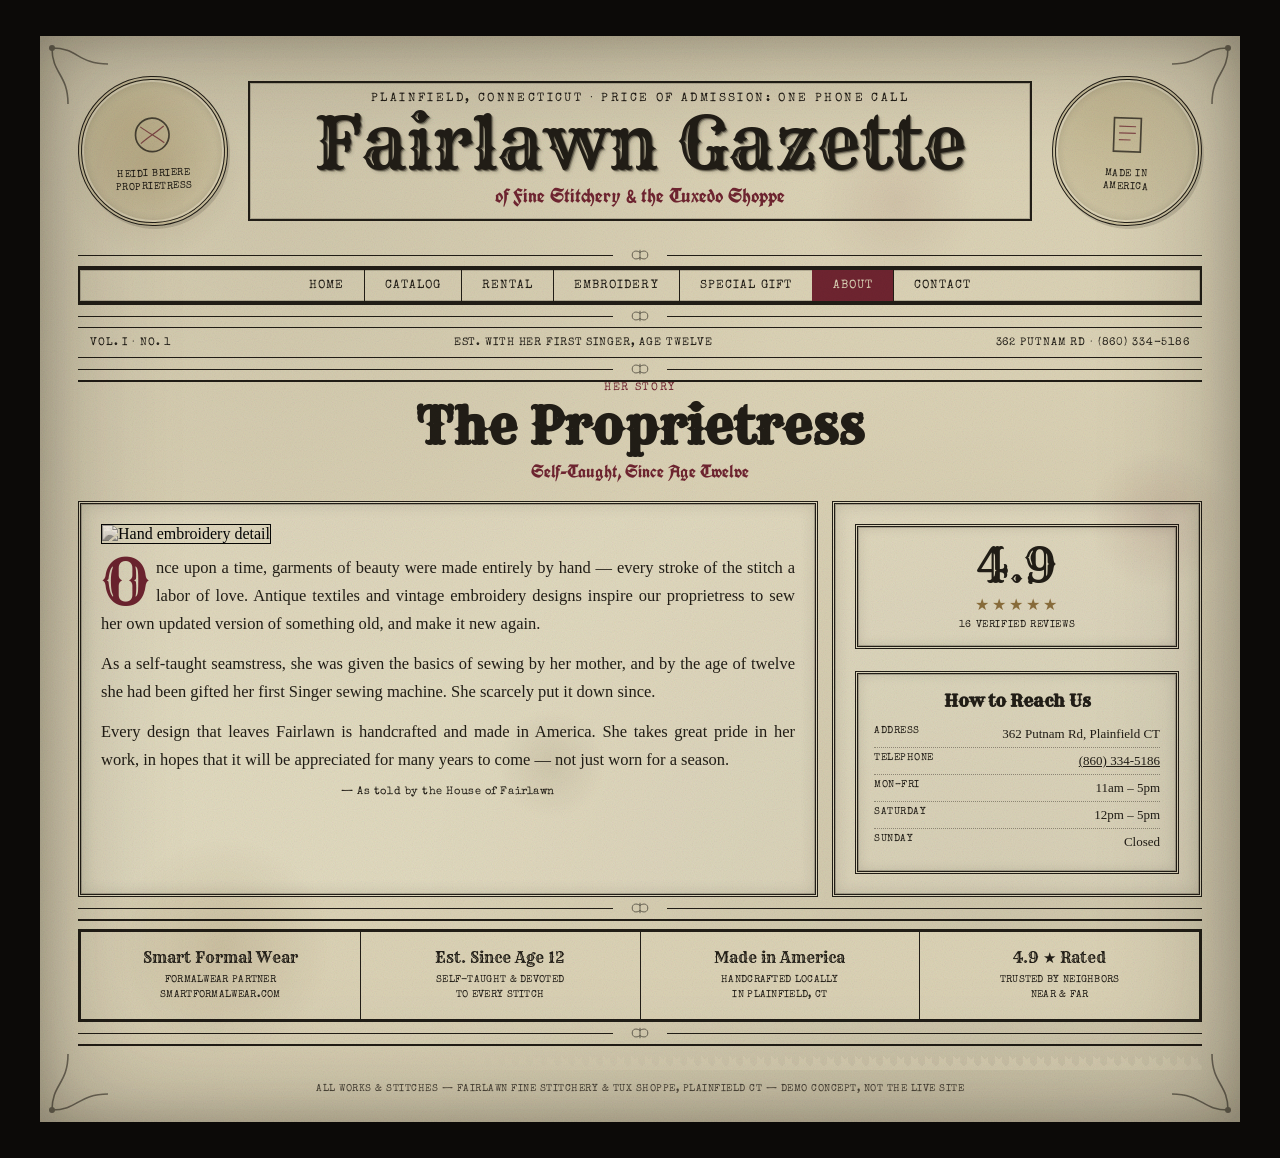
==== about.html @ 4f5caa1e "Add Fairlawn Fine Stitchery & Tux Shoppe site Seven-page static site (home, catalog, rental, embroid" ====
<!DOCTYPE html>
<html lang="en">
<head>
<meta charset="UTF-8">
<meta name="viewport" content="width=device-width, initial-scale=1.0">
<title>About — The Fairlawn Gazette</title>
<link rel="preconnect" href="https://fonts.googleapis.com"><link rel="preconnect" href="https://fonts.gstatic.com" crossorigin><link href="https://fonts.googleapis.com/css2?family=Rye&family=UnifrakturCook:wght@700&family=Old+Standard+TT:ital,wght@0,400;0,700;1,400&family=Special+Elite&display=swap" rel="stylesheet">
<link rel="stylesheet" href="fairlawn-style.css">

</head>
<body>
<div class="sheet" id="top">
  <div class="foxing f1"></div>
<div class="foxing f2"></div>
<div class="foxing f3"></div>
<div class="foxing f4"></div>
<div class="foxing f5"></div>
<svg class="corner-orn tl" viewBox="0 0 70 70"><path d="M4 4 C 30 4, 30 20, 60 20 M4 4 C 4 30, 20 30, 20 60" fill="none" stroke="#211d16" stroke-width="1.6"/><circle cx="4" cy="4" r="3" fill="#211d16"/></svg>
<svg class="corner-orn tr" viewBox="0 0 70 70"><path d="M4 4 C 30 4, 30 20, 60 20 M4 4 C 4 30, 20 30, 20 60" fill="none" stroke="#211d16" stroke-width="1.6"/><circle cx="4" cy="4" r="3" fill="#211d16"/></svg>
<svg class="corner-orn bl" viewBox="0 0 70 70"><path d="M4 4 C 30 4, 30 20, 60 20 M4 4 C 4 30, 20 30, 20 60" fill="none" stroke="#211d16" stroke-width="1.6"/><circle cx="4" cy="4" r="3" fill="#211d16"/></svg>
<svg class="corner-orn br" viewBox="0 0 70 70"><path d="M4 4 C 30 4, 30 20, 60 20 M4 4 C 4 30, 20 30, 20 60" fill="none" stroke="#211d16" stroke-width="1.6"/><circle cx="4" cy="4" r="3" fill="#211d16"/></svg>

  <!-- ================= MASTHEAD ================= -->
  <div class="masthead">
    <div class="medallion">
      <svg class="thread-icon" viewBox="0 0 64 64"><circle cx="32" cy="32" r="20" fill="none" stroke="#211d16" stroke-width="2"/><path d="M18 22 C28 30, 36 34, 46 42 M18 42 C28 34, 36 30, 46 22" fill="none" stroke="#6f2430" stroke-width="1.4"/></svg>
      <div class="cap">Heidi Briere<br>Proprietress</div>
    </div>
    <div class="title-block">
      <div class="est">Plainfield, Connecticut &middot; Price of Admission: One Phone Call</div>
      <h1>Fairlawn Gazette</h1>
      <div class="sub">of Fine Stitchery &amp; the Tuxedo Shoppe</div>
    </div>
    <div class="medallion">
      <svg class="thread-icon" viewBox="0 0 64 64"><rect x="16" y="12" width="32" height="40" fill="none" stroke="#211d16" stroke-width="2"/><path d="M22 22h20M22 30h20M22 38h14" stroke="#6f2430" stroke-width="1.4"/></svg>
      <div class="cap">Made in<br>America</div>
    </div>
  </div>

  <div class="fleuron-divider">
    <div class="ln"></div>
    <svg viewBox="0 0 40 20"><path d="M20 2 L20 18 M8 10 C8 4,14 2,20 6 C26 2,32 4,32 10 C32 16,26 18,20 14 C14 18,8 16,8 10 Z" fill="none" stroke="#211d16" stroke-width="1.2"/></svg>
    <div class="ln"></div>
  </div>
  <hr class="rule">
  <nav class="tab-bar">
    <a href="home.html">Home</a>
    <a href="catalog.html">Catalog</a>
    <a href="rental.html">Rental</a>
    <a href="embroidery.html">Embroidery</a>
    <a href="special-gift.html">Special Gift</a>
    <a href="about.html" class="current">About</a>
    <a href="contact.html">Contact</a>
    </nav>
  <hr class="rule">
  <div class="fleuron-divider">
    <div class="ln"></div>
    <svg viewBox="0 0 40 20"><path d="M20 2 L20 18 M8 10 C8 4,14 2,20 6 C26 2,32 4,32 10 C32 16,26 18,20 14 C14 18,8 16,8 10 Z" fill="none" stroke="#211d16" stroke-width="1.2"/></svg>
    <div class="ln"></div>
  </div>
  <div class="byline-strip">
    <span>Vol. I &middot; No. 1</span>
    <span>Est. with her first Singer, age twelve</span>
    <span>362 Putnam Rd &middot; (860) 334-5186</span>
  </div>
  <div class="fleuron-divider">
    <div class="ln"></div>
    <svg viewBox="0 0 40 20"><path d="M20 2 L20 18 M8 10 C8 4,14 2,20 6 C26 2,32 4,32 10 C32 16,26 18,20 14 C14 18,8 16,8 10 Z" fill="none" stroke="#211d16" stroke-width="1.2"/></svg>
    <div class="ln"></div>
  </div>
  <hr class="rule">

  <div class="article-head">
    <div class="kicker">Her Story</div>
    <h2>The Proprietress</h2>
    <span class="tag">Self-Taught, Since Age Twelve</span>
  </div>
  <div class="page-layout">
    <div class="col">
      <img class="drop-illustration" src="https://images.unsplash.com/photo-1520006403909-838d6b92c22e?q=80&w=1000&auto=format&fit=crop" alt="Hand embroidery detail">
      <div class="story-text large">
        <p>Once upon a time, garments of beauty were made entirely by hand &mdash; every stroke of the stitch a labor of love. Antique textiles and vintage embroidery designs inspire our proprietress to sew her own updated version of something old, and make it new again.</p>
        <p>As a self-taught seamstress, she was given the basics of sewing by her mother, and by the age of twelve she had been gifted her first Singer sewing machine. She scarcely put it down since.</p>
        <p>Every design that leaves Fairlawn is handcrafted and made in America. She takes great pride in her work, in hopes that it will be appreciated for many years to come &mdash; not just worn for a season.</p>
      </div>
      <div class="byline-note">&mdash; As told by the House of Fairlawn</div>
    </div>
    <div class="col">
      <div class="rating-badge">
        <div class="num">4.9</div>
        <div class="stars">&#9733;&#9733;&#9733;&#9733;&#9733;</div>
        <div class="cap">16 Verified Reviews</div>
      </div><div class="contact-box">
        <h3>How to Reach Us</h3>
        <div class="contact-row"><span>Address</span><span>362 Putnam Rd, Plainfield CT</span></div>
        <div class="contact-row"><span>Telephone</span><span><a href="tel:+18603345186">(860) 334-5186</a></span></div>
        <div class="contact-row"><span>Mon&ndash;Fri</span><span>11am &ndash; 5pm</span></div>
        <div class="contact-row"><span>Saturday</span><span>12pm &ndash; 5pm</span></div>
        <div class="contact-row"><span>Sunday</span><span>Closed</span></div>
      </div>
    </div>
  </div>

  <div class="fleuron-divider">
    <div class="ln"></div>
    <svg viewBox="0 0 40 20"><path d="M20 2 L20 18 M8 10 C8 4,14 2,20 6 C26 2,32 4,32 10 C32 16,26 18,20 14 C14 18,8 16,8 10 Z" fill="none" stroke="#211d16" stroke-width="1.2"/></svg>
    <div class="ln"></div>
  </div>
  <hr class="rule">
  <div class="adverts">
    <div class="advert-cell">
      <div class="k">Smart Formal Wear</div>
      <div class="d">Formalwear Partner<br>smartformalwear.com</div>
    </div>
    <div class="advert-cell">
      <div class="k">Est. Since Age 12</div>
      <div class="d">Self-Taught &amp; Devoted<br>To Every Stitch</div>
    </div>
    <div class="advert-cell">
      <div class="k">Made in America</div>
      <div class="d">Handcrafted Locally<br>In Plainfield, CT</div>
    </div>
    <div class="advert-cell">
      <div class="k">4.9 &#9733; Rated</div>
      <div class="d">Trusted by Neighbors<br>Near &amp; Far</div>
    </div>
  </div>

  <div class="fleuron-divider">
    <div class="ln"></div>
    <svg viewBox="0 0 40 20"><path d="M20 2 L20 18 M8 10 C8 4,14 2,20 6 C26 2,32 4,32 10 C32 16,26 18,20 14 C14 18,8 16,8 10 Z" fill="none" stroke="#211d16" stroke-width="1.2"/></svg>
    <div class="ln"></div>
  </div>
  <hr class="rule">
  <div class="torn-edge"></div>
  <footer class="masthead-footer">
    All Works &amp; Stitches — Fairlawn Fine Stitchery &amp; Tux Shoppe, Plainfield CT — Demo Concept, Not the Live Site
  </footer>
</div>
</body>
</html>
---- fairlawn-style.css ----
:root{
  --paper:#DCD3B6;
  --paper-dark:#CFC5A4;
  --ink:#211d16;
  --wine:#6f2430;
  --brass:#8a6d3b;
}
*{box-sizing:border-box; margin:0; padding:0;}
html{scroll-behavior:smooth;}
[id]{scroll-margin-top:24px;}
body{
  background:#0c0a08;
  color:var(--ink);
  font-family:'Old Standard TT', 'Georgia', serif;
  -webkit-font-smoothing:antialiased;
}
.sheet{
  max-width:1220px; margin:26px auto; padding:34px 38px 24px;
  background:var(--paper);
  border:10px solid #0c0a08;
  position:relative;
  overflow:hidden;
  background-image:
    radial-gradient(circle at 20% 15%, rgba(0,0,0,0.05) 0, transparent 40%),
    radial-gradient(circle at 80% 85%, rgba(0,0,0,0.06) 0, transparent 45%);
}
.sheet::before{
  content:''; position:absolute; inset:0; pointer-events:none; opacity:0.16; mix-blend-mode:multiply; z-index:2;
  background-image:url("data:image/svg+xml,%3Csvg xmlns='http://www.w3.org/2000/svg' width='140' height='140'%3E%3Cfilter id='n'%3E%3CfeTurbulence type='fractalNoise' baseFrequency='0.9' numOctaves='2' stitchTiles='stitch'/%3E%3C/filter%3E%3Crect width='100%25' height='100%25' filter='url(%23n)'/%3E%3C/svg%3E");
}
.sheet::after{
  content:''; position:absolute; inset:0; pointer-events:none; z-index:1;
  box-shadow:inset 0 0 130px rgba(20,15,8,0.35), inset 0 0 40px rgba(20,15,8,0.18);
}
.foxing{position:absolute; border-radius:50%; pointer-events:none; z-index:1; mix-blend-mode:multiply; opacity:0.5;}
.foxing.f1{width:180px; height:180px; top:4%; left:2%; background:radial-gradient(circle, rgba(120,92,45,0.35), transparent 70%);}
.foxing.f2{width:140px; height:140px; top:38%; right:1%; background:radial-gradient(circle, rgba(111,36,48,0.22), transparent 70%);}
.foxing.f3{width:220px; height:220px; bottom:6%; left:6%; background:radial-gradient(circle, rgba(120,92,45,0.28), transparent 70%);}
.foxing.f4{width:110px; height:110px; top:62%; left:38%; background:radial-gradient(circle, rgba(80,70,40,0.2), transparent 70%);}
.foxing.f5{width:160px; height:160px; top:8%; right:22%; background:radial-gradient(circle, rgba(111,36,48,0.16), transparent 70%);}

.corner-orn{position:absolute; width:70px; height:70px; opacity:0.55; z-index:1; pointer-events:none;}
.corner-orn.tl{top:8px; left:8px;}
.corner-orn.tr{top:8px; right:8px; transform:scaleX(-1);}
.corner-orn.bl{bottom:8px; left:8px; transform:scaleY(-1);}
.corner-orn.br{bottom:8px; right:8px; transform:scale(-1,-1);}

.fleuron-divider{display:flex; align-items:center; gap:14px; margin:4px 0;}
.fleuron-divider .ln{flex:1; height:1px; background:var(--ink);}
.fleuron-divider svg{width:26px; height:14px; opacity:0.8; flex-shrink:0;}

.torn-edge{
  height:14px; width:100%; margin-top:10px;
  background:
    linear-gradient(135deg, transparent 50%, var(--paper) 50%) 0 0/14px 14px repeat-x,
    linear-gradient(-135deg, transparent 50%, var(--paper) 50%) 0 0/14px 14px repeat-x;
  background-position:0 0, 7px 0;
}
a{color:inherit;}
.tab-bar{
  display:flex; justify-content:center; flex-wrap:wrap;
  border:2px solid var(--ink);
  box-shadow:inset 0 0 0 1px rgba(33,29,22,0.2);
}
.tab-bar a{
  font-family:'Special Elite', monospace; font-size:11.5px; text-transform:uppercase;
  letter-spacing:0.09em; text-decoration:none; color:var(--ink);
  padding:10px 20px; border-left:1px solid var(--ink);
  transition:background 0.2s ease, color 0.2s ease;
}
.tab-bar a:first-child{border-left:none;}
.tab-bar a:hover{background:var(--ink); color:var(--paper);}
.tab-bar a.current{background:var(--wine); color:var(--paper); border-left-color:var(--wine);}
.byline-strip{
  display:flex; justify-content:space-between; align-items:center;
  font-family:'Special Elite'; font-size:11px; letter-spacing:0.08em; text-transform:uppercase;
  padding:9px 12px; border:1px solid var(--ink); border-width:1px 0;
}
.rule{border:none; border-top:2px solid var(--ink); margin:0;}
.rule.thin{border-top:1px solid var(--ink);}
.rule-pair{margin:10px 0;}
.rule-pair .rule{margin-bottom:3px;}
.small-caps{font-variant:small-caps; letter-spacing:0.04em;}
.typewriter{font-family:'Special Elite', monospace;}

/* ---------- MASTHEAD ---------- */
.masthead{
  display:grid; grid-template-columns:150px 1fr 150px; align-items:center; gap:20px;
  padding:6px 0 18px;
}
.medallion{
  aspect-ratio:1; border-radius:50%; border:4px double var(--ink);
  display:flex; flex-direction:column; align-items:center; justify-content:center;
  background:radial-gradient(circle at 35% 30%, #c9bd97, var(--paper-dark) 75%);
  padding:10px; text-align:center;
  box-shadow:2px 3px 0 rgba(33,29,22,0.15), inset 0 0 0 2px var(--paper), inset 0 0 10px rgba(33,29,22,0.2);
}
.medallion:first-of-type{transform:rotate(-2deg);}
.medallion:last-of-type{transform:rotate(2deg);}
.medallion .thread-icon{width:44%; margin-bottom:6px; opacity:0.75;}
.medallion .cap{font-family:'Special Elite'; font-size:10px; letter-spacing:0.05em; text-transform:uppercase; line-height:1.3;}
.title-block{
  text-align:center; padding:10px 20px;
  border:2px solid var(--ink);
  box-shadow:inset 0 0 0 1px rgba(33,29,22,0.2);
}
.title-block .est{font-family:'Special Elite'; font-size:12px; letter-spacing:0.2em; text-transform:uppercase; margin-bottom:6px;}
.title-block h1{
  font-family:'Rye', serif; font-weight:400;
  font-size:clamp(40px,5.6vw,78px); line-height:0.92; letter-spacing:0.005em;
  text-shadow:1px 1px 0 rgba(33,29,22,0.5), 2px 2px 0 rgba(33,29,22,0.2), 3px 3px 3px rgba(33,29,22,0.12);
}
.title-block .sub{font-family:'UnifrakturCook', serif; font-size:20px; margin-top:6px; color:var(--wine);}

/* ---------- LAYOUT: 3-col (home) ---------- */
.layout{display:grid; grid-template-columns:1fr 1.9fr 1fr; gap:14px; margin-top:6px;}
.col{
  padding:20px 20px;
  border:3px double var(--ink);
  box-shadow:inset 0 0 0 1px rgba(33,29,22,0.25), inset 0 0 16px rgba(33,29,22,0.14);
  background:rgba(255,252,238,0.15);
}

/* ---------- LAYOUT: 2-col (article pages) ---------- */
.page-layout{display:grid; grid-template-columns:2fr 1fr; gap:14px; margin-top:6px;}
.page-hero{margin-bottom:16px; border:2px solid var(--ink); overflow:hidden; box-shadow:inset 0 0 0 1px rgba(33,29,22,0.3);}
.page-hero img{width:100%; aspect-ratio:16/7; object-fit:cover; display:block; filter:grayscale(1) contrast(1.25) brightness(0.92) sepia(0.16);}
.article-head{text-align:center; margin-bottom:18px;}
.article-head .kicker{font-family:'Special Elite'; font-size:11px; letter-spacing:0.15em; text-transform:uppercase; color:var(--wine); margin-bottom:8px;}
.article-head h2{font-family:'Rye'; font-size:clamp(30px,4vw,50px); line-height:1;}
.article-head .tag{font-family:'UnifrakturCook'; font-size:18px; color:var(--wine); display:block; margin-top:8px;}

.dept-head{font-family:'Rye', serif; font-size:22px; text-align:center; margin-bottom:14px; letter-spacing:0.02em;}
.dept-head .rule-pair{margin-top:6px;}

/* story / article body text */
.drop-illustration{
  width:100%; aspect-ratio:4/3; object-fit:cover; filter:grayscale(1) contrast(1.25) brightness(0.92) sepia(0.18);
  border:1px solid var(--ink); margin-bottom:10px;
}
.story-text p{font-size:14.5px; line-height:1.6; margin-bottom:12px; text-align:justify;}
.story-text.large p{font-size:16.5px; line-height:1.7;}
.story-text p:first-of-type::first-letter{
  font-family:'Rye', serif; font-size:52px; float:left; line-height:0.75; padding:4px 6px 0 0; color:var(--wine);
}
.story-text.large p:first-of-type::first-letter{font-size:64px;}
.byline-note{font-family:'Special Elite'; font-size:11px; text-align:center; margin-top:6px; letter-spacing:0.05em;}

.contact-box{
  margin-top:22px; border:3px double var(--ink); padding:16px;
  box-shadow:inset 0 0 0 1px rgba(33,29,22,0.25), inset 0 0 12px rgba(33,29,22,0.14);
}
.contact-box h3{font-family:'Rye'; font-size:17px; text-align:center; margin-bottom:10px;}
.contact-row{display:flex; justify-content:space-between; font-size:13px; padding:5px 0; border-bottom:1px dotted rgba(33,29,22,0.4);}
.contact-row span:first-child{font-family:'Special Elite'; font-size:10px; text-transform:uppercase; letter-spacing:0.05em;}
.contact-row:last-child{border-bottom:none;}

/* services as booklet ads */
.services-grid{display:grid; grid-template-columns:1fr 1fr; gap:10px;}
.service-ad{
  padding:14px 16px 16px;
  border:2px solid var(--ink);
  box-shadow:inset 0 0 0 1px rgba(33,29,22,0.2), inset 0 0 10px rgba(33,29,22,0.12);
  display:flex; flex-direction:column;
}
.service-ad .no{font-family:'Special Elite'; font-size:10px; color:var(--wine); letter-spacing:0.1em;}
.service-ad h4{font-family:'Rye', serif; font-size:26px; line-height:1.02; margin:6px 0 4px;}
.service-ad .tag{font-family:'UnifrakturCook'; font-size:14px; color:var(--wine); display:block; margin-bottom:8px;}
.service-ad p{font-size:13.5px; line-height:1.5; margin-bottom:10px; flex:1;}
.price-line{
  display:flex; justify-content:space-between; align-items:baseline;
  font-family:'Special Elite'; font-size:12px; border-top:1px solid var(--ink); padding-top:6px;
}
.read-more{
  display:inline-block; margin-top:10px; font-family:'Special Elite'; font-size:11px;
  text-transform:uppercase; letter-spacing:0.06em; text-decoration:none; color:var(--wine);
  border-bottom:1px solid var(--wine); padding-bottom:2px; align-self:flex-start;
}
.read-more:hover{color:var(--ink); border-color:var(--ink);}

.gallery-strip{margin-top:6px;}
.gallery-row{display:grid; grid-template-columns:repeat(3,1fr); gap:10px; margin-top:10px;}
.engraving{
  aspect-ratio:1; overflow:hidden; border:2px solid var(--ink); position:relative;
  box-shadow:2px 3px 0 rgba(33,29,22,0.12), inset 0 0 0 1px rgba(33,29,22,0.3), inset 0 0 10px rgba(33,29,22,0.2);
}
.engraving:nth-child(1){transform:rotate(-1.3deg);}
.engraving:nth-child(3){transform:rotate(1.1deg);}
.engraving img{width:100%; height:100%; object-fit:cover; filter:grayscale(1) contrast(1.3) brightness(0.9) sepia(0.15);}
.engraving .cap{
  position:absolute; bottom:0; left:0; right:0; background:rgba(220,211,182,0.92);
  font-family:'Special Elite'; font-size:9px; text-align:center; padding:4px; text-transform:uppercase; letter-spacing:0.06em;
  border-top:1px solid var(--ink);
}

/* reviews + featured */
.review-quote{
  margin-bottom:16px; padding:14px; border:2px solid var(--ink);
  box-shadow:inset 0 0 0 1px rgba(33,29,22,0.2), inset 0 0 8px rgba(33,29,22,0.1);
}
.review-quote .stars{color:var(--brass); font-size:14px; letter-spacing:2px; margin-bottom:6px;}
.review-quote p{font-size:14px; font-style:italic; line-height:1.5;}
.review-quote .who{font-family:'Special Elite'; font-size:10px; text-transform:uppercase; margin-top:6px; letter-spacing:0.05em; color:var(--wine);}

.featured-box{
  border:3px double var(--ink); padding:14px; text-align:center; margin-bottom:20px;
  box-shadow:inset 0 0 0 1px rgba(33,29,22,0.25), inset 0 0 14px rgba(33,29,22,0.15);
}
.featured-box .eyebrow{font-family:'Special Elite'; font-size:10px; text-transform:uppercase; letter-spacing:0.1em; margin-bottom:8px;}
.featured-box img{width:100%; aspect-ratio:3/4; object-fit:cover; filter:grayscale(1) contrast(1.25) sepia(0.15); border:1px solid var(--ink); margin-bottom:10px;}
.featured-box h4{font-family:'Rye'; font-size:19px; margin-bottom:8px;}
.call-btn{
  display:inline-block; margin-top:6px; padding:10px 18px; border:2px solid var(--ink);
  font-family:'Special Elite'; font-size:12px; text-decoration:none; letter-spacing:0.06em; text-transform:uppercase;
  background:var(--ink); color:var(--paper); transition:opacity 0.2s;
}
.call-btn:hover{opacity:0.8;}

.rating-badge{
  text-align:center; margin-bottom:20px; padding:16px;
  border:3px double var(--ink);
  box-shadow:inset 0 0 0 1px rgba(33,29,22,0.25), inset 0 0 12px rgba(33,29,22,0.14);
}
.rating-badge .num{font-family:'Rye'; font-size:46px; line-height:1;}
.rating-badge .stars{color:var(--brass); font-size:16px; letter-spacing:3px; margin:6px 0;}
.rating-badge .cap{font-family:'Special Elite'; font-size:10px; text-transform:uppercase; letter-spacing:0.06em;}

/* ---------- CLASSIFIED / ADVERT STRIP ---------- */
.adverts{
  display:grid; grid-template-columns:repeat(4,1fr); border:3px double var(--ink); margin-top:8px; gap:1px;
  background:var(--ink);
}
.advert-cell{padding:16px 14px; text-align:center; background:var(--paper);}
.advert-cell .k{font-family:'Rye'; font-size:15px; margin-bottom:6px;}
.advert-cell .d{font-family:'Special Elite'; font-size:10px; line-height:1.5; text-transform:uppercase; letter-spacing:0.03em;}

.map-embed{margin-top:6px; border:2px solid var(--ink);}
.map-embed iframe{width:100%; height:220px; border:0; filter:grayscale(0.6) sepia(0.15) contrast(1.05);}

footer.masthead-footer{
  text-align:center; padding:14px 0 4px; font-family:'Special Elite'; font-size:10px;
  letter-spacing:0.05em; text-transform:uppercase; color:#4a4438;
}

@media (max-width: 900px){
  .layout, .page-layout{grid-template-columns:1fr;}
  .masthead{grid-template-columns:1fr; text-align:center;}
  .medallion{max-width:120px; margin:0 auto;}
  .services-grid{grid-template-columns:1fr;}
  .adverts{grid-template-columns:repeat(2,1fr);}
  .gallery-row{grid-template-columns:repeat(2,1fr);}
}
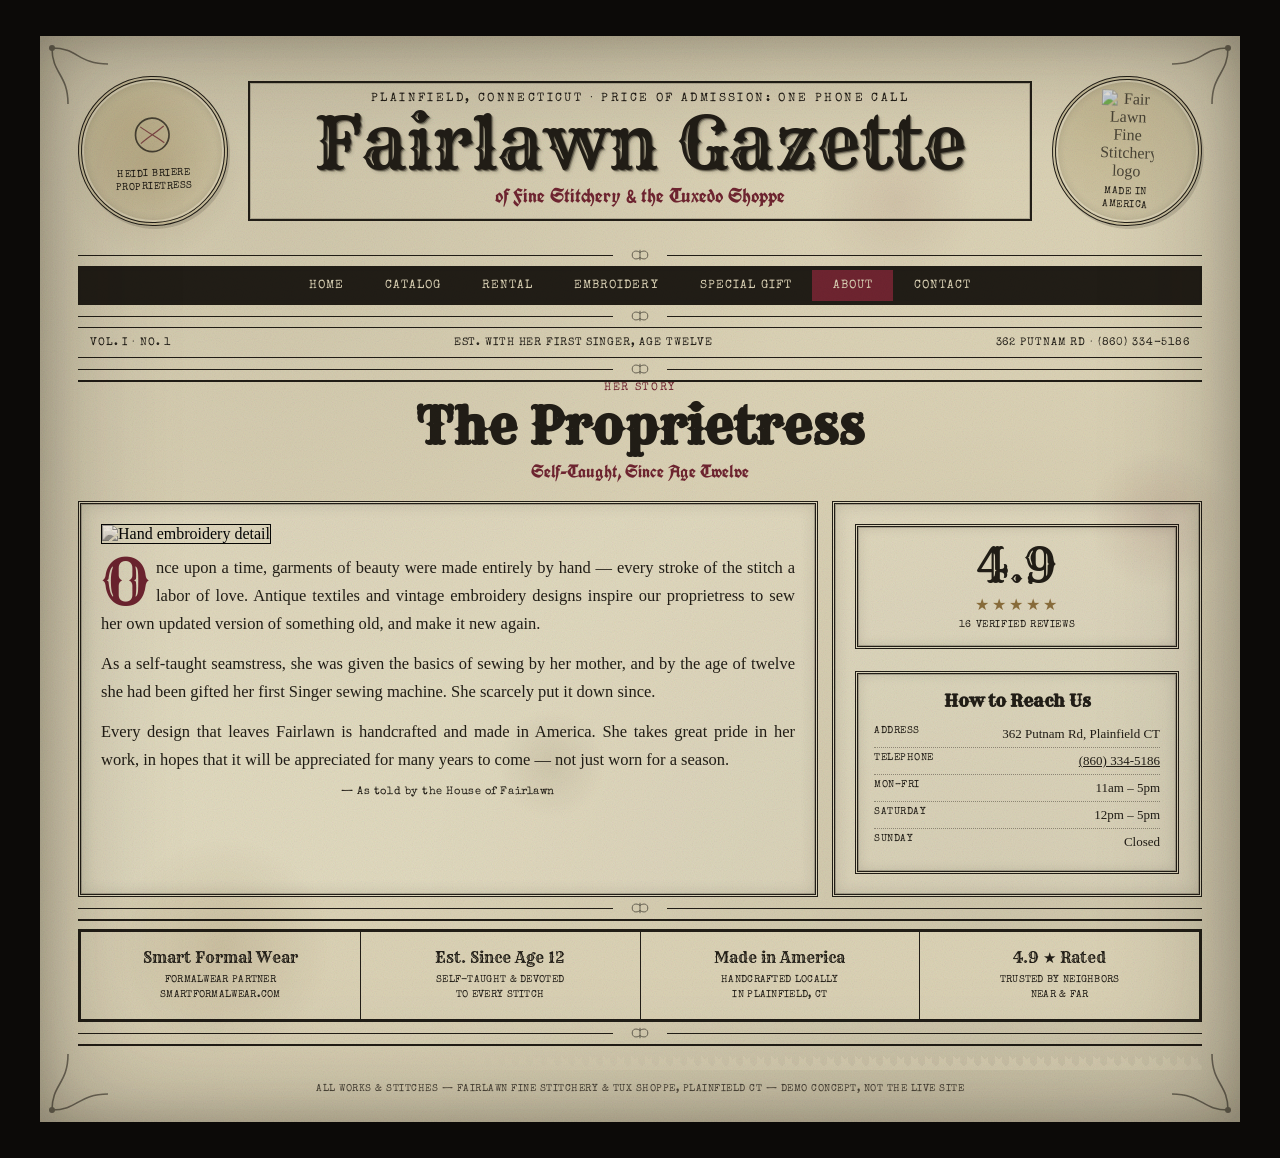
==== commit 303cf96f: "Replace right medallion icon with Fair Lawn Fine Stitchery logo" ====
--- a/about.html
+++ b/about.html
@@ -32,7 +32,7 @@
       <div class="sub">of Fine Stitchery &amp; the Tuxedo Shoppe</div>
     </div>
     <div class="medallion">
-      <svg class="thread-icon" viewBox="0 0 64 64"><rect x="16" y="12" width="32" height="40" fill="none" stroke="#211d16" stroke-width="2"/><path d="M22 22h20M22 30h20M22 38h14" stroke="#6f2430" stroke-width="1.4"/></svg>
+      <img class="thread-icon" src="Fair_Lawn_Fine_Stitchery_logo.svg" alt="Fair Lawn Fine Stitchery logo">
       <div class="cap">Made in<br>America</div>
     </div>
   </div>
--- a/fairlawn-style.css
+++ b/fairlawn-style.css
@@ -61,10 +61,11 @@
   display:flex; justify-content:center; flex-wrap:wrap;
   border:2px solid var(--ink);
   box-shadow:inset 0 0 0 1px rgba(33,29,22,0.2);
+  background:var(--ink);
 }
 .tab-bar a{
   font-family:'Special Elite', monospace; font-size:11.5px; text-transform:uppercase;
-  letter-spacing:0.09em; text-decoration:none; color:var(--ink);
+  letter-spacing:0.09em; text-decoration:none; color:var(--paper);
   padding:10px 20px; border-left:1px solid var(--ink);
   transition:background 0.2s ease, color 0.2s ease;
 }
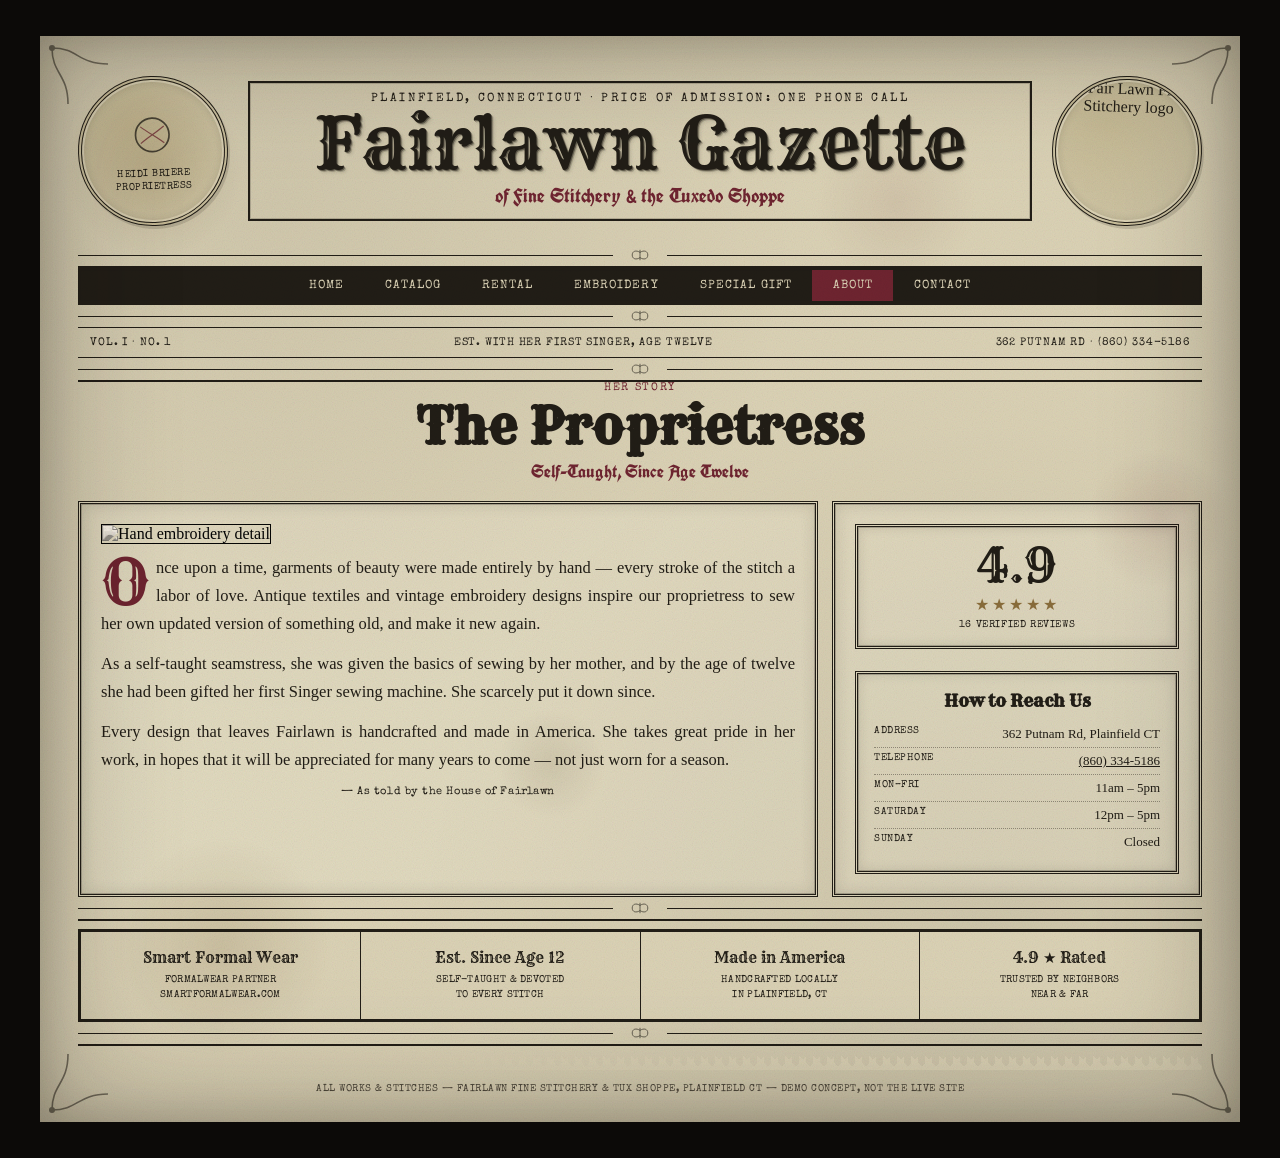
==== commit f3d310da: "Fill right medallion with full logo, remove caption" ====
--- a/about.html
+++ b/about.html
@@ -31,9 +31,8 @@
       <h1>Fairlawn Gazette</h1>
       <div class="sub">of Fine Stitchery &amp; the Tuxedo Shoppe</div>
     </div>
-    <div class="medallion">
+    <div class="medallion medallion-logo">
       <img class="thread-icon" src="Fair_Lawn_Fine_Stitchery_logo.svg" alt="Fair Lawn Fine Stitchery logo">
-      <div class="cap">Made in<br>America</div>
     </div>
   </div>
 
--- a/fairlawn-style.css
+++ b/fairlawn-style.css
@@ -100,6 +100,8 @@
 .medallion:last-of-type{transform:rotate(2deg);}
 .medallion .thread-icon{width:44%; margin-bottom:6px; opacity:0.75;}
 .medallion .cap{font-family:'Special Elite'; font-size:10px; letter-spacing:0.05em; text-transform:uppercase; line-height:1.3;}
+.medallion.medallion-logo{padding:0; overflow:hidden;}
+.medallion.medallion-logo .thread-icon{width:100%; height:100%; margin-bottom:0; opacity:1; object-fit:cover; border-radius:50%;}
 .title-block{
   text-align:center; padding:10px 20px;
   border:2px solid var(--ink);
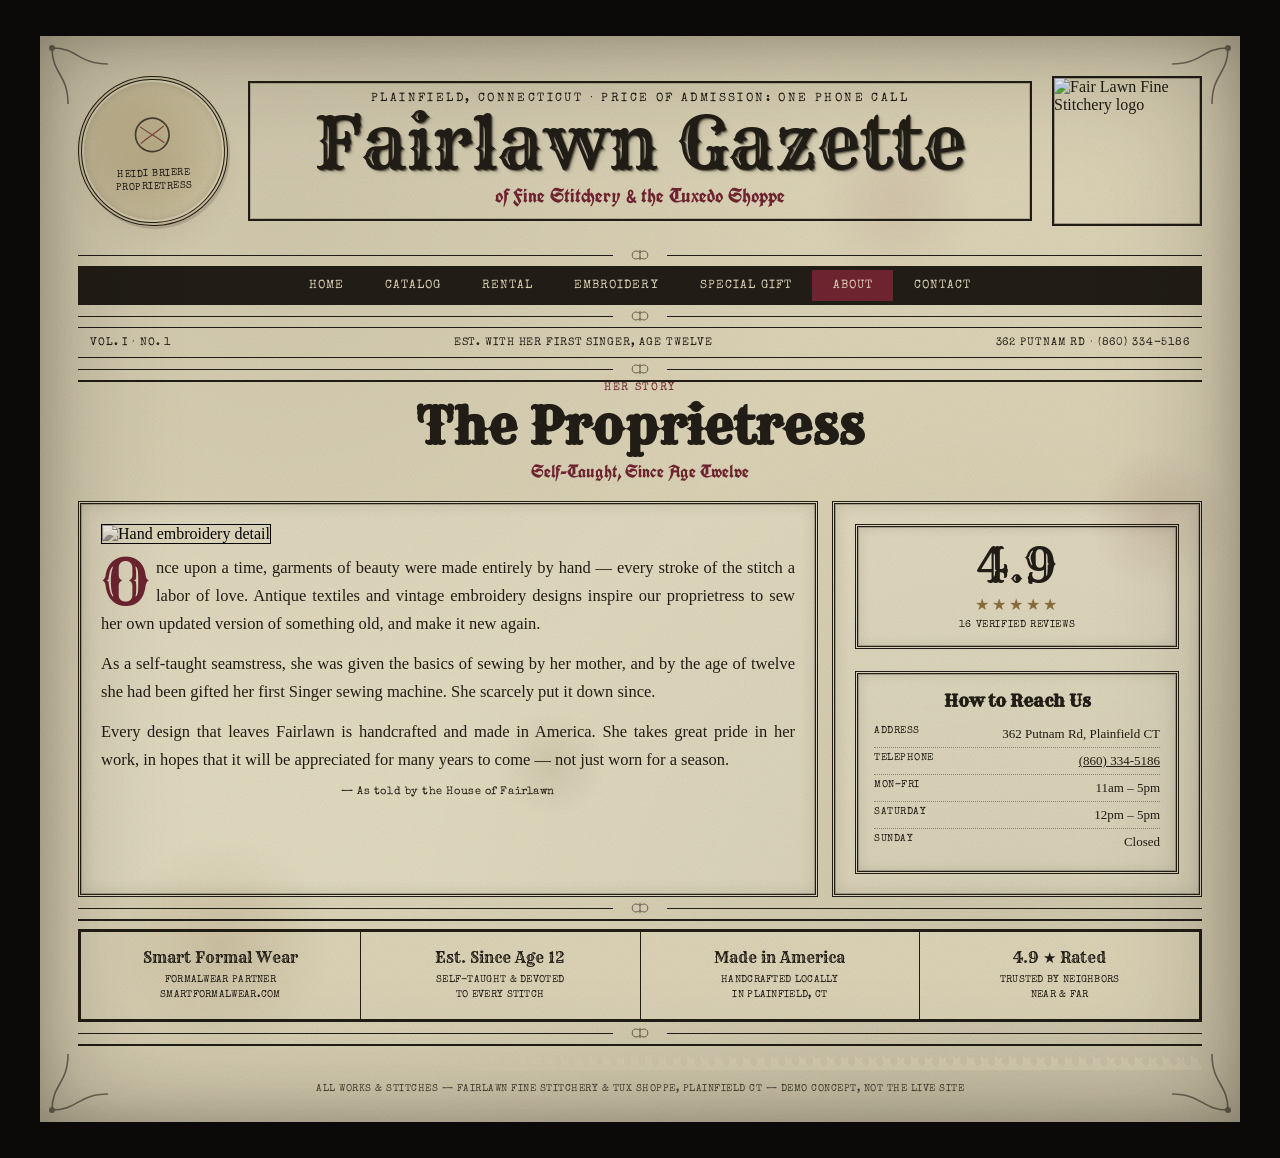
==== commit 77fa11f9: "Replace right medallion with a square logo frame, no crop" ====
--- a/about.html
+++ b/about.html
@@ -31,8 +31,8 @@
       <h1>Fairlawn Gazette</h1>
       <div class="sub">of Fine Stitchery &amp; the Tuxedo Shoppe</div>
     </div>
-    <div class="medallion medallion-logo">
-      <img class="thread-icon" src="Fair_Lawn_Fine_Stitchery_logo.svg" alt="Fair Lawn Fine Stitchery logo">
+    <div class="logo-frame">
+      <img src="Fair_Lawn_Fine_Stitchery_logo.svg" alt="Fair Lawn Fine Stitchery logo">
     </div>
   </div>
 
--- a/fairlawn-style.css
+++ b/fairlawn-style.css
@@ -100,8 +100,12 @@
 .medallion:last-of-type{transform:rotate(2deg);}
 .medallion .thread-icon{width:44%; margin-bottom:6px; opacity:0.75;}
 .medallion .cap{font-family:'Special Elite'; font-size:10px; letter-spacing:0.05em; text-transform:uppercase; line-height:1.3;}
-.medallion.medallion-logo{padding:0; overflow:hidden;}
-.medallion.medallion-logo .thread-icon{width:100%; height:100%; margin-bottom:0; opacity:1; object-fit:cover; border-radius:50%;}
+.logo-frame{
+  aspect-ratio:1; border:2px solid var(--ink);
+  overflow:hidden; background:var(--paper);
+  box-shadow:inset 0 0 0 1px rgba(33,29,22,0.3);
+}
+.logo-frame img{width:100%; height:100%; object-fit:contain; display:block;}
 .title-block{
   text-align:center; padding:10px 20px;
   border:2px solid var(--ink);
@@ -249,6 +253,7 @@
   .layout, .page-layout{grid-template-columns:1fr;}
   .masthead{grid-template-columns:1fr; text-align:center;}
   .medallion{max-width:120px; margin:0 auto;}
+  .logo-frame{max-width:120px; margin:0 auto;}
   .services-grid{grid-template-columns:1fr;}
   .adverts{grid-template-columns:repeat(2,1fr);}
   .gallery-row{grid-template-columns:repeat(2,1fr);}
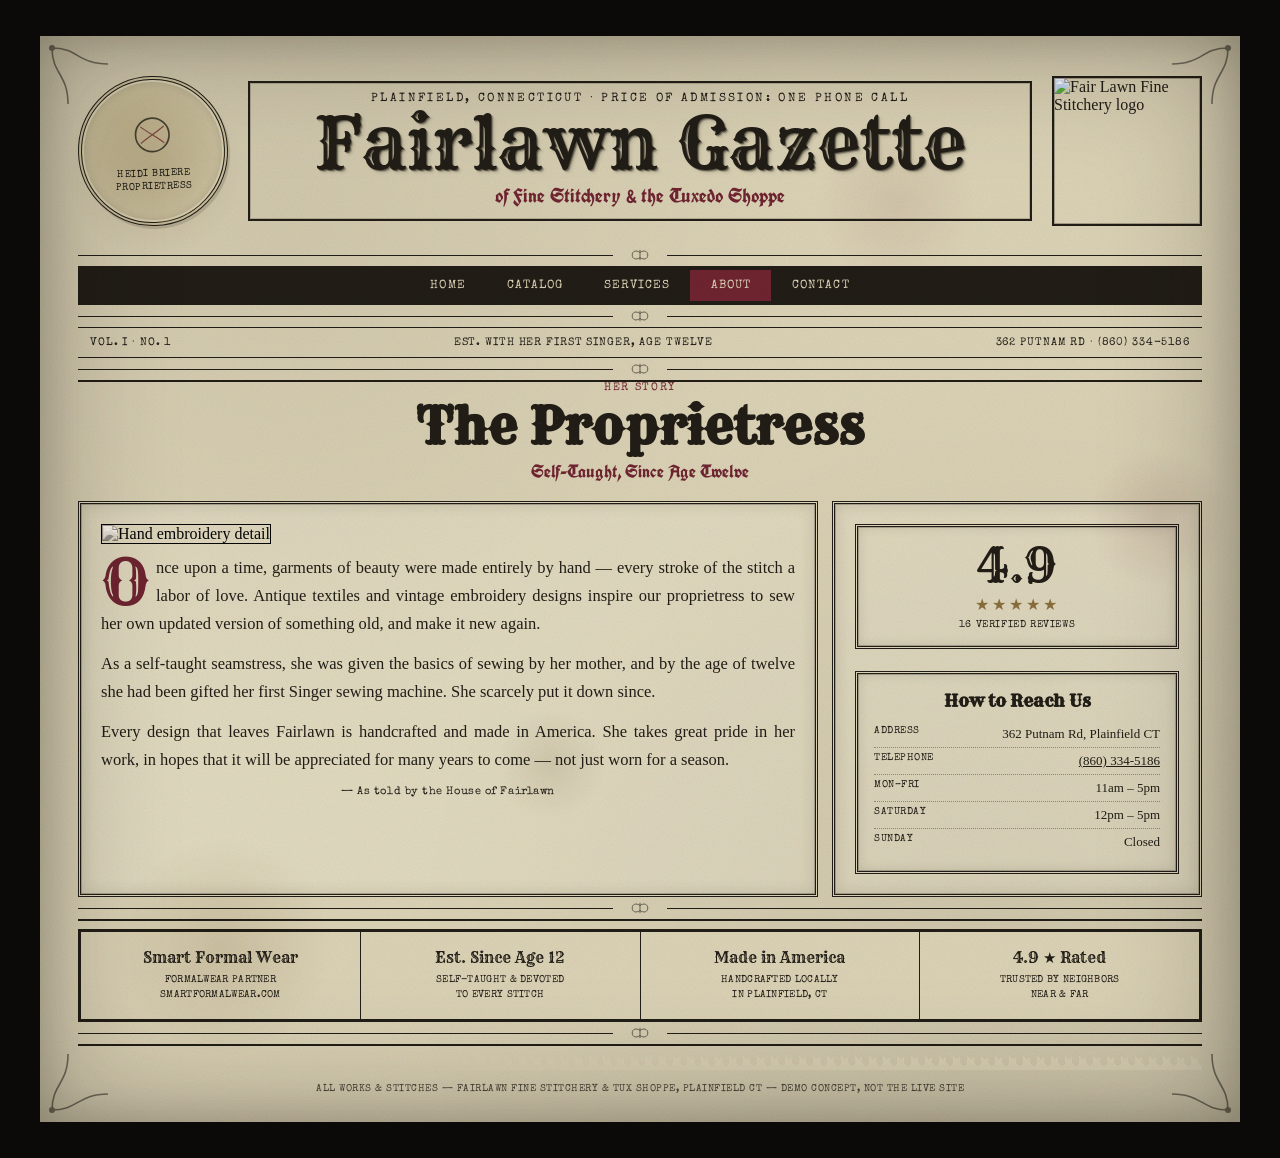
==== commit a3f58c27: "Update nav and internal links for the new Services page" ====
--- a/about.html
+++ b/about.html
@@ -45,9 +45,7 @@
   <nav class="tab-bar">
     <a href="home.html">Home</a>
     <a href="catalog.html">Catalog</a>
-    <a href="rental.html">Rental</a>
-    <a href="embroidery.html">Embroidery</a>
-    <a href="special-gift.html">Special Gift</a>
+    <a href="services.html">Services</a>
     <a href="about.html" class="current">About</a>
     <a href="contact.html">Contact</a>
     </nav>
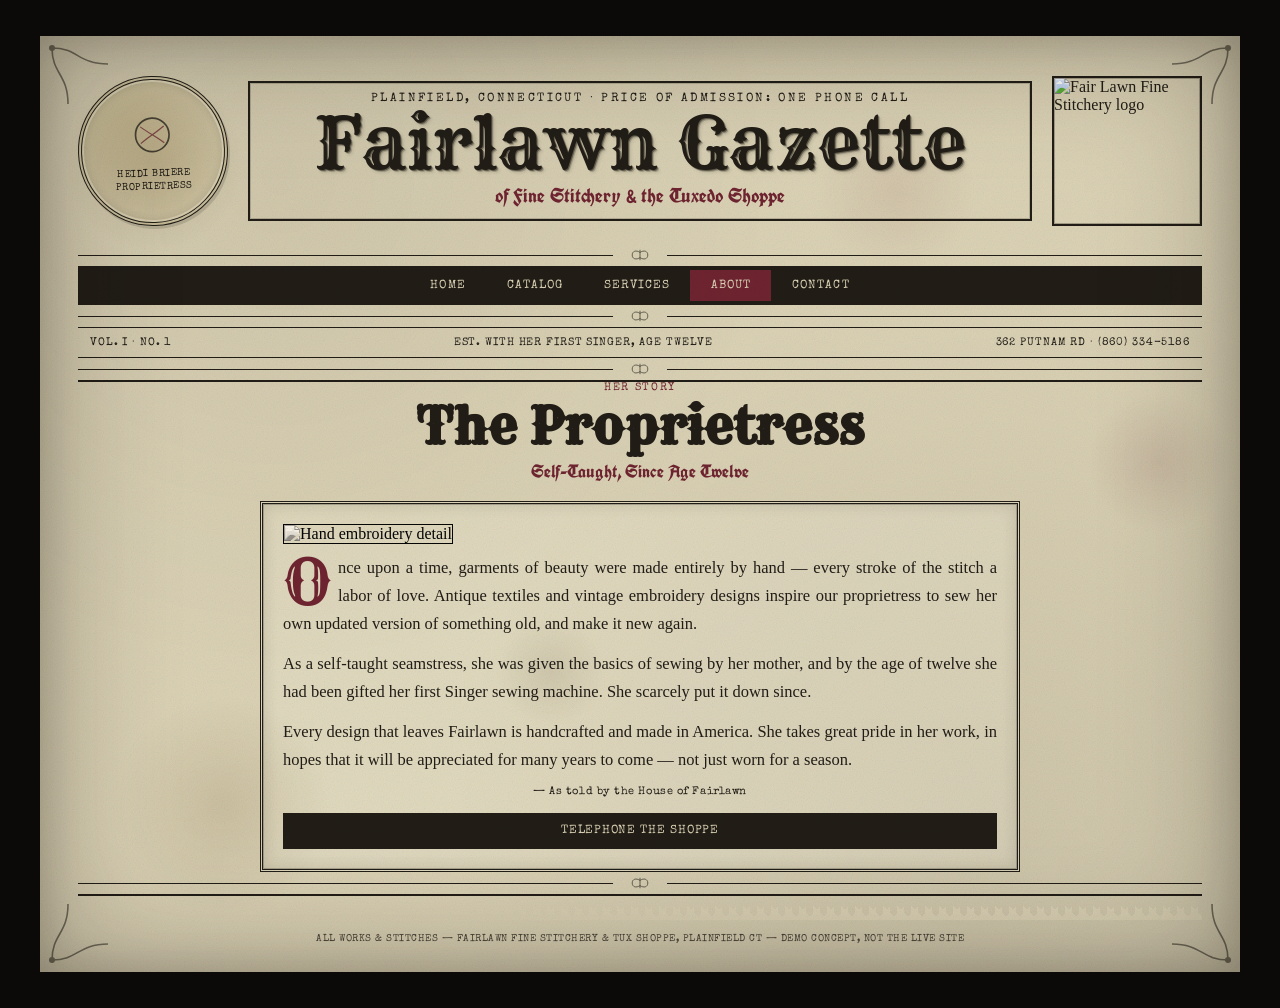
==== commit 694b5653: "Deduplicate contact box, rating badge, and adverts strip across pages The full contact box, 4.9-star" ====
--- a/about.html
+++ b/about.html
@@ -72,7 +72,7 @@
     <h2>The Proprietress</h2>
     <span class="tag">Self-Taught, Since Age Twelve</span>
   </div>
-  <div class="page-layout">
+  <div class="page-layout single">
     <div class="col">
       <img class="drop-illustration" src="https://images.unsplash.com/photo-1520006403909-838d6b92c22e?q=80&w=1000&auto=format&fit=crop" alt="Hand embroidery detail">
       <div class="story-text large">
@@ -81,45 +81,7 @@
         <p>Every design that leaves Fairlawn is handcrafted and made in America. She takes great pride in her work, in hopes that it will be appreciated for many years to come &mdash; not just worn for a season.</p>
       </div>
       <div class="byline-note">&mdash; As told by the House of Fairlawn</div>
-    </div>
-    <div class="col">
-      <div class="rating-badge">
-        <div class="num">4.9</div>
-        <div class="stars">&#9733;&#9733;&#9733;&#9733;&#9733;</div>
-        <div class="cap">16 Verified Reviews</div>
-      </div><div class="contact-box">
-        <h3>How to Reach Us</h3>
-        <div class="contact-row"><span>Address</span><span>362 Putnam Rd, Plainfield CT</span></div>
-        <div class="contact-row"><span>Telephone</span><span><a href="tel:+18603345186">(860) 334-5186</a></span></div>
-        <div class="contact-row"><span>Mon&ndash;Fri</span><span>11am &ndash; 5pm</span></div>
-        <div class="contact-row"><span>Saturday</span><span>12pm &ndash; 5pm</span></div>
-        <div class="contact-row"><span>Sunday</span><span>Closed</span></div>
-      </div>
-    </div>
-  </div>
-
-  <div class="fleuron-divider">
-    <div class="ln"></div>
-    <svg viewBox="0 0 40 20"><path d="M20 2 L20 18 M8 10 C8 4,14 2,20 6 C26 2,32 4,32 10 C32 16,26 18,20 14 C14 18,8 16,8 10 Z" fill="none" stroke="#211d16" stroke-width="1.2"/></svg>
-    <div class="ln"></div>
-  </div>
-  <hr class="rule">
-  <div class="adverts">
-    <div class="advert-cell">
-      <div class="k">Smart Formal Wear</div>
-      <div class="d">Formalwear Partner<br>smartformalwear.com</div>
-    </div>
-    <div class="advert-cell">
-      <div class="k">Est. Since Age 12</div>
-      <div class="d">Self-Taught &amp; Devoted<br>To Every Stitch</div>
-    </div>
-    <div class="advert-cell">
-      <div class="k">Made in America</div>
-      <div class="d">Handcrafted Locally<br>In Plainfield, CT</div>
-    </div>
-    <div class="advert-cell">
-      <div class="k">4.9 &#9733; Rated</div>
-      <div class="d">Trusted by Neighbors<br>Near &amp; Far</div>
+      <a class="call-btn" style="display:block; text-align:center; margin-top:16px;" href="tel:+18603345186">Telephone the Shoppe</a>
     </div>
   </div>
 
--- a/fairlawn-style.css
+++ b/fairlawn-style.css
@@ -120,7 +120,7 @@
 .title-block .sub{font-family:'UnifrakturCook', serif; font-size:20px; margin-top:6px; color:var(--wine);}
 
 /* ---------- LAYOUT: 3-col (home) ---------- */
-.layout{display:grid; grid-template-columns:1fr 1.9fr 1fr; gap:14px; margin-top:6px;}
+.layout{display:grid; grid-template-columns:1fr 1.9fr 1fr; gap:14px; margin-top:6px; align-items:start;}
 .col{
   padding:20px 20px;
   border:3px double var(--ink);
@@ -129,7 +129,11 @@
 }
 
 /* ---------- LAYOUT: 2-col (article pages) ---------- */
-.page-layout{display:grid; grid-template-columns:2fr 1fr; gap:14px; margin-top:6px;}
+.page-layout{display:grid; grid-template-columns:2fr 1fr; gap:14px; margin-top:6px; align-items:start;}
+
+/* single-column variant: used when a page has no genuine second column of content */
+.page-layout.single{display:block;}
+.page-layout.single .col{max-width:760px; margin:0 auto;}
 .page-hero{margin-bottom:16px; border:2px solid var(--ink); overflow:hidden; box-shadow:inset 0 0 0 1px rgba(33,29,22,0.3);}
 .page-hero img{width:100%; aspect-ratio:16/7; object-fit:cover; display:block; filter:grayscale(1) contrast(1.25) brightness(0.92) sepia(0.16);}
 .article-head{text-align:center; margin-bottom:18px;}
@@ -243,6 +247,9 @@
 
 .map-embed{margin-top:6px; border:2px solid var(--ink);}
 .map-embed iframe{width:100%; height:220px; border:0; filter:grayscale(0.6) sepia(0.15) contrast(1.05);}
+
+.catalog-embed{margin:10px 0 16px; border:2px solid var(--ink); box-shadow:inset 0 0 0 1px rgba(33,29,22,0.3);}
+.catalog-embed iframe{width:100%; height:700px; border:0; display:block;}
 
 footer.masthead-footer{
   text-align:center; padding:14px 0 4px; font-family:'Special Elite'; font-size:10px;
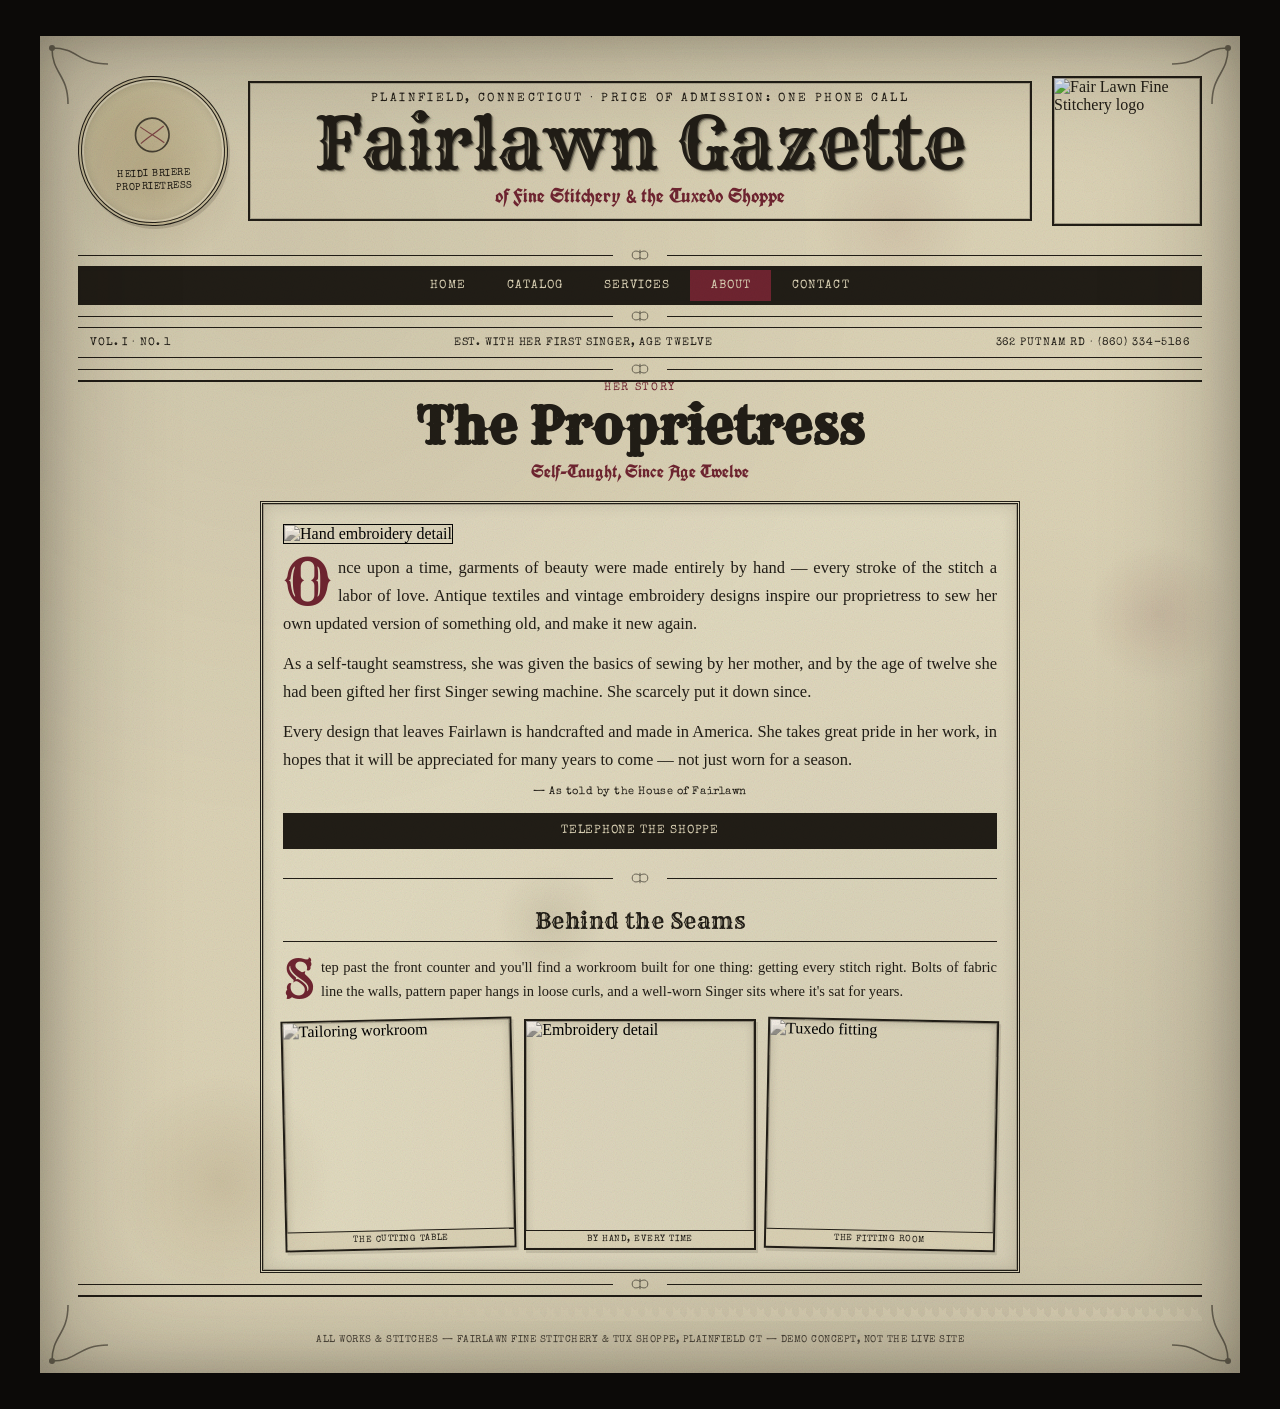
==== commit ab9c7542: "Add Behind the Seams, How It Works, and FAQ sections Fitted to the new single-column page-layout: re" ====
--- a/about.html
+++ b/about.html
@@ -82,6 +82,24 @@
       </div>
       <div class="byline-note">&mdash; As told by the House of Fairlawn</div>
       <a class="call-btn" style="display:block; text-align:center; margin-top:16px;" href="tel:+18603345186">Telephone the Shoppe</a>
+
+      <div class="fleuron-divider" style="margin:22px 0;">
+        <div class="ln"></div>
+        <svg viewBox="0 0 40 20"><path d="M20 2 L20 18 M8 10 C8 4,14 2,20 6 C26 2,32 4,32 10 C32 16,26 18,20 14 C14 18,8 16,8 10 Z" fill="none" stroke="#211d16" stroke-width="1.2"/></svg>
+        <div class="ln"></div>
+      </div>
+
+      <div class="dept-head" style="margin-top:0;">Behind the Seams
+        <div class="rule-pair"><hr class="rule thin"></div>
+      </div>
+      <div class="story-text" style="margin-bottom:16px;">
+        <p>Step past the front counter and you'll find a workroom built for one thing: getting every stitch right. Bolts of fabric line the walls, pattern paper hangs in loose curls, and a well-worn Singer sits where it's sat for years.</p>
+      </div>
+      <div class="gallery-row">
+        <div class="engraving"><img src="https://images.unsplash.com/photo-1558769132-cb1aea458c5e?q=80&w=600&auto=format&fit=crop" alt="Tailoring workroom"><div class="cap">The Cutting Table</div></div>
+        <div class="engraving"><img src="https://images.unsplash.com/photo-1594938298603-c8148c4dae35?q=80&w=600&auto=format&fit=crop" alt="Embroidery detail"><div class="cap">By Hand, Every Time</div></div>
+        <div class="engraving"><img src="https://images.unsplash.com/photo-1519741497674-611481863552?q=80&w=600&auto=format&fit=crop" alt="Tuxedo fitting"><div class="cap">The Fitting Room</div></div>
+      </div>
     </div>
   </div>
 
--- a/fairlawn-style.css
+++ b/fairlawn-style.css
@@ -251,6 +251,11 @@
 .catalog-embed{margin:10px 0 16px; border:2px solid var(--ink); box-shadow:inset 0 0 0 1px rgba(33,29,22,0.3);}
 .catalog-embed iframe{width:100%; height:700px; border:0; display:block;}
 
+.faq-item{padding:12px 0; border-bottom:1px dotted rgba(33,29,22,0.4);}
+.faq-item:last-child{border-bottom:none;}
+.faq-item .q{font-family:'Rye'; font-size:16px; margin-bottom:6px;}
+.faq-item .a{font-size:14px; line-height:1.6;}
+
 footer.masthead-footer{
   text-align:center; padding:14px 0 4px; font-family:'Special Elite'; font-size:10px;
   letter-spacing:0.05em; text-transform:uppercase; color:#4a4438;
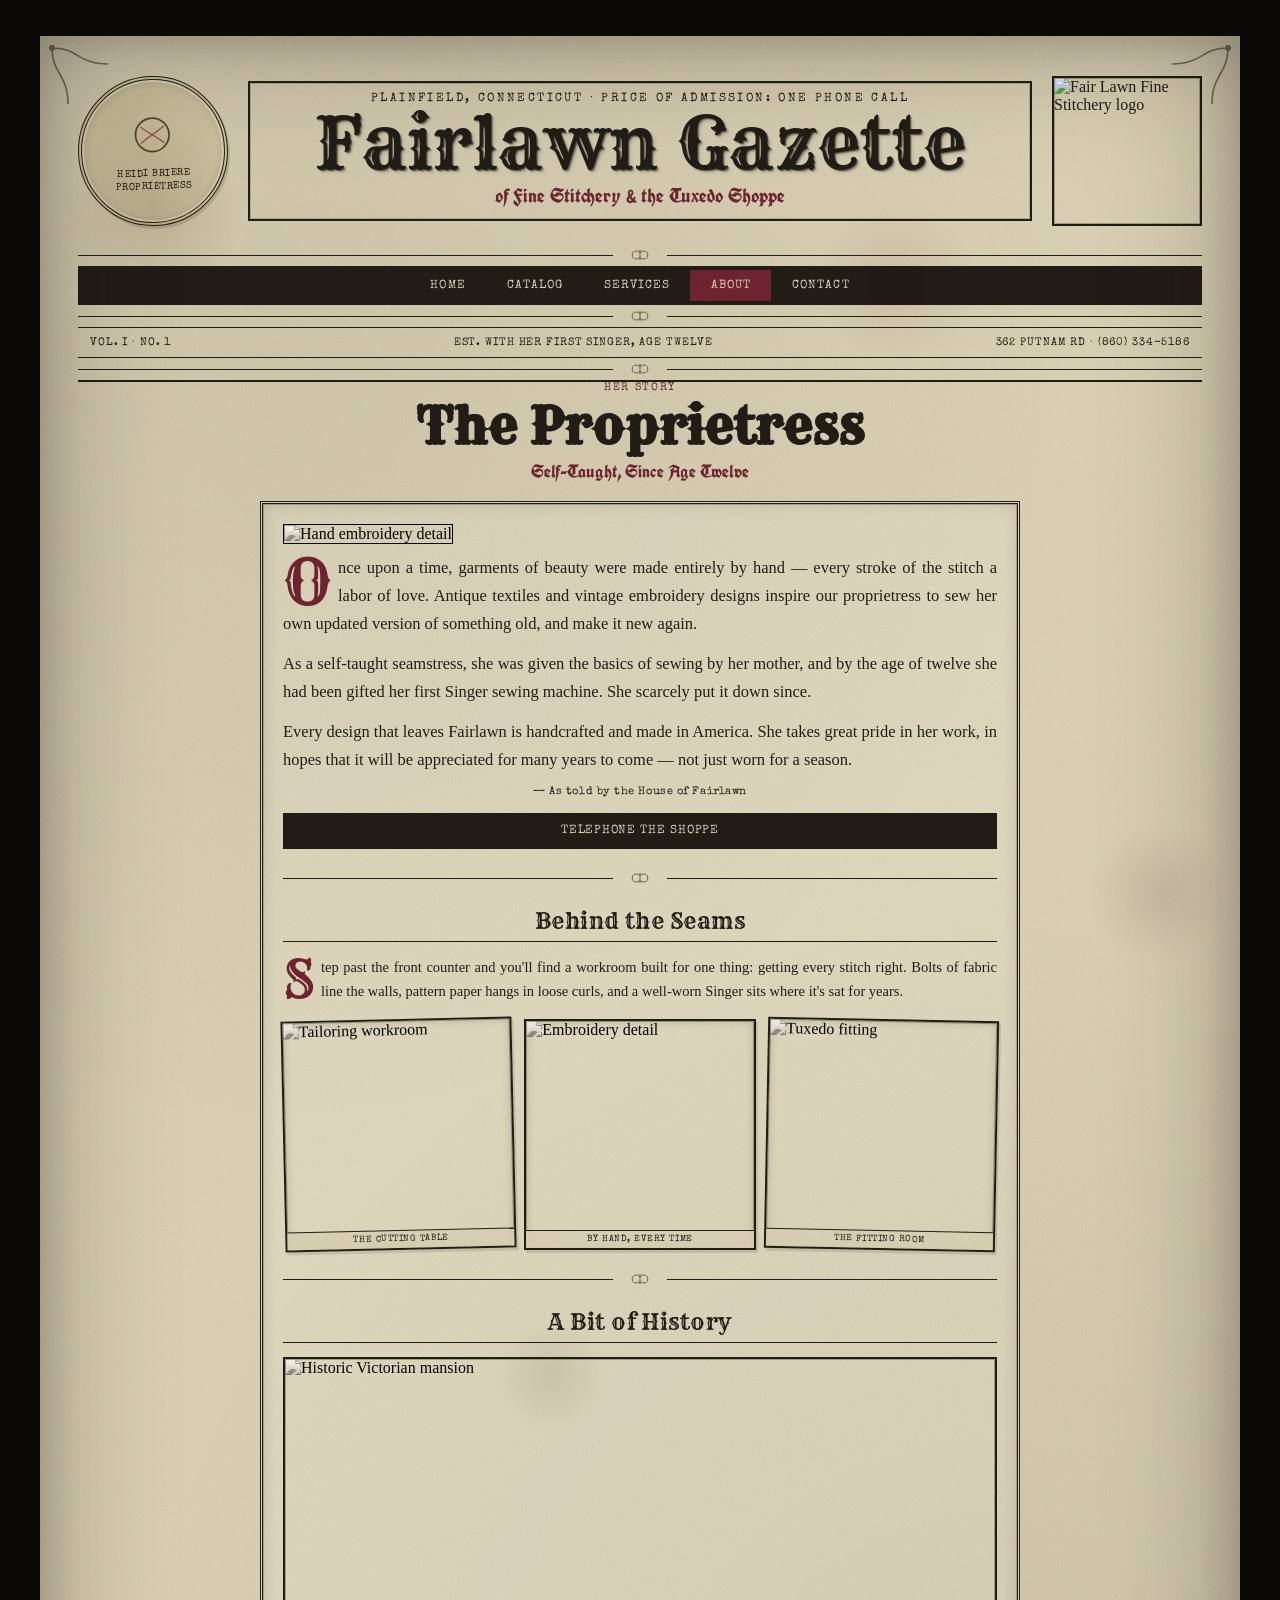
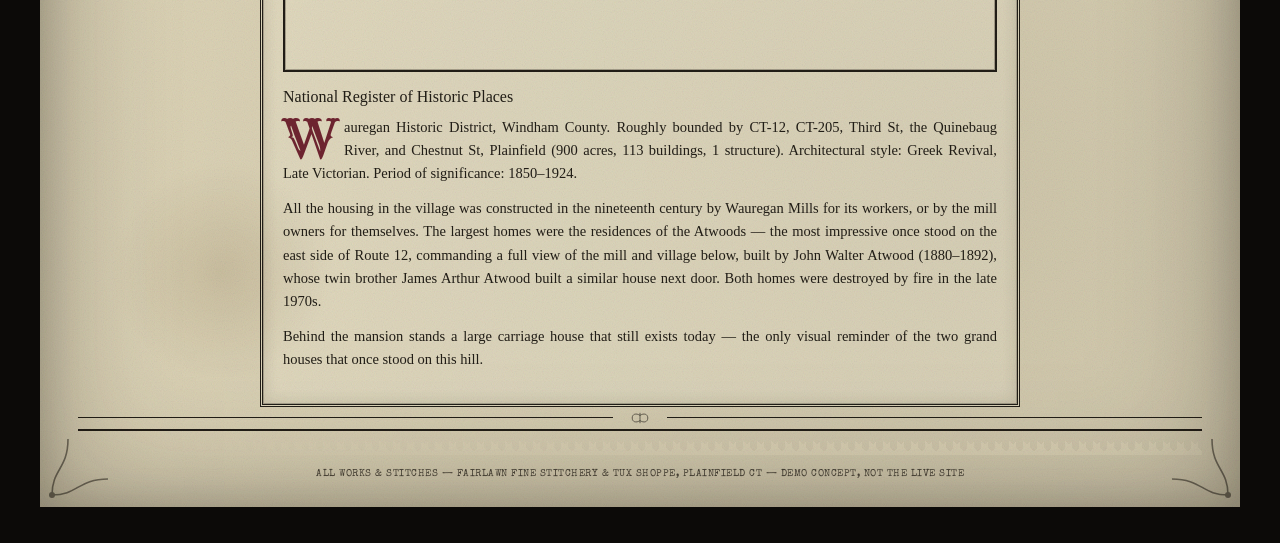
==== commit 65efabc2: "Add A Bit of History section to about.html National Register of Historic Places content on the Waure" ====
--- a/about.html
+++ b/about.html
@@ -100,6 +100,25 @@
         <div class="engraving"><img src="https://images.unsplash.com/photo-1594938298603-c8148c4dae35?q=80&w=600&auto=format&fit=crop" alt="Embroidery detail"><div class="cap">By Hand, Every Time</div></div>
         <div class="engraving"><img src="https://images.unsplash.com/photo-1519741497674-611481863552?q=80&w=600&auto=format&fit=crop" alt="Tuxedo fitting"><div class="cap">The Fitting Room</div></div>
       </div>
+
+      <div class="fleuron-divider" style="margin:22px 0;">
+        <div class="ln"></div>
+        <svg viewBox="0 0 40 20"><path d="M20 2 L20 18 M8 10 C8 4,14 2,20 6 C26 2,32 4,32 10 C32 16,26 18,20 14 C14 18,8 16,8 10 Z" fill="none" stroke="#211d16" stroke-width="1.2"/></svg>
+        <div class="ln"></div>
+      </div>
+
+      <div class="dept-head" style="margin-top:0;">A Bit of History
+        <div class="rule-pair"><hr class="rule thin"></div>
+      </div>
+      <div class="page-hero">
+        <img src="https://images.unsplash.com/photo-1750569423455-23790fa31b34?q=80&w=1000&auto=format&fit=crop" alt="Historic Victorian mansion">
+      </div>
+      <span class="no">National Register of Historic Places</span>
+      <div class="story-text" style="margin-top:10px;">
+        <p>Wauregan Historic District, Windham County. Roughly bounded by CT-12, CT-205, Third St, the Quinebaug River, and Chestnut St, Plainfield (900 acres, 113 buildings, 1 structure). Architectural style: Greek Revival, Late Victorian. Period of significance: 1850&ndash;1924.</p>
+        <p>All the housing in the village was constructed in the nineteenth century by Wauregan Mills for its workers, or by the mill owners for themselves. The largest homes were the residences of the Atwoods &mdash; the most impressive once stood on the east side of Route 12, commanding a full view of the mill and village below, built by John Walter Atwood (1880&ndash;1892), whose twin brother James Arthur Atwood built a similar house next door. Both homes were destroyed by fire in the late 1970s.</p>
+        <p>Behind the mansion stands a large carriage house that still exists today &mdash; the only visual reminder of the two grand houses that once stood on this hill.</p>
+      </div>
     </div>
   </div>
 
